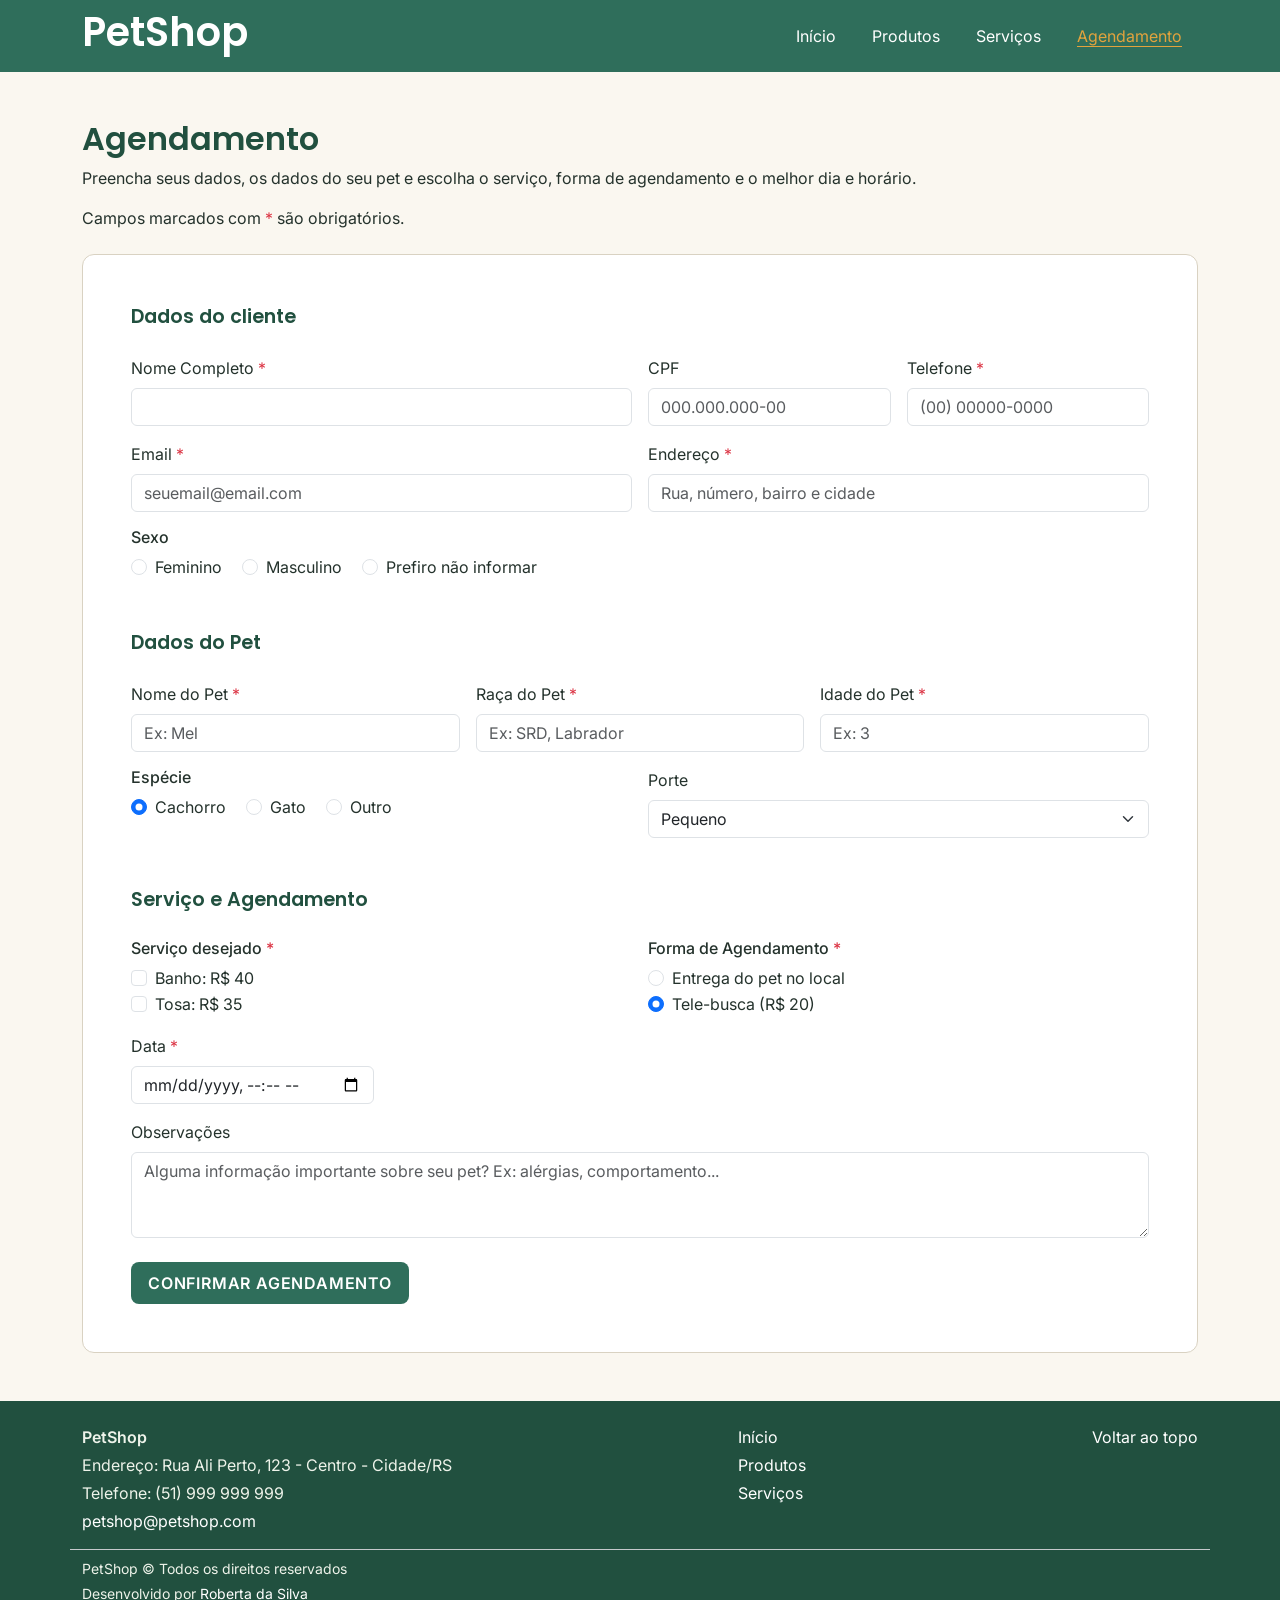
==== agendamento.html @ 8336a365 "Adiciona formulário de agendamento" ====
<!DOCTYPE html>
<html lang="pt-br">

<head>
  <meta charset="UTF-8">
  <meta name="viewport" content="width=device-width, initial-scale=1.0">
  <title>Agendamento | PetShop</title>

  <!-- bootstrap -->
  <link href="https://cdn.jsdelivr.net/npm/bootstrap@5.3.3/dist/css/bootstrap.min.css" rel="stylesheet">
  <!-- fontes -->
  <link rel="preconnect" href="https://fonts.googleapis.com">
  <link rel="preconnect" href="https://fonts.gstatic.com" crossorigin>
  <link href="https://fonts.googleapis.com/css2?family=Inter:opsz@14..32&family=Poppins:wght@400;600&display=swap" rel="stylesheet">
  <!-- css -->
  <link rel="stylesheet" href="./src/css/style.css">
</head>

<body>
  <a class="link-pular-conteudo" href="#conteudo">Pular para o conteúdo principal</a>

  <header id="header" class="header">
    <!-- nova div para manter o conteudo posicionado -->
    <div class="container d-flex flex-wrap align-items-center justify-content-between gap-3 py-2">

      <h1><a href="./index.html">PetShop</a></h1>

      <nav aria-label="Navegação primária">
        <ul class="nav gap-1">
          <li class="nav-item">
            <a class="nav-link" href="./index.html">Início</a>
          </li>
          <li class="nav-item">
            <a class="nav-link" href="./produtos.html">Produtos</a>
          </li>
          <li class="nav-item">
            <a class="nav-link" href="./servicos.html">Serviços</a>
          </li>
          <li class="nav-item">
            <a class="nav-link" href="./agendamento.html">Agendamento</a>
          </li>
        </ul>
      </nav>
    </div>
  </header>

  <!-- pagina nova para o formulario de agendamento exigido na fase 2 -->
  <main id="conteudo" class="container my-5">
    <section class="mb-4">
      <h2>Agendamento</h2>
      <p>Preencha seus dados, os dados do seu pet e escolha o serviço, forma de agendamento e o melhor dia e horário.</p>
      <p>Campos marcados com <span class="text-danger" aria-hidden="true">*</span><span class="visually-hidden">(obrigatório)</span> são obrigatórios.</p>
    </section>

    <form id="form-agendamento" class="formulario p-4 p-md-5">

      <!-- dados do cliente -->
      <fieldset class="mb-5">
        <legend class="legenda">Dados do cliente</legend>

        <div class="row g-3">

          <div class="col-md-6">
            <label for="nome-cliente" class="form-label">Nome Completo <span class="text-danger">*</span></label>
            <input type="text" class="form-control" id="nome-cliente" name="nome-cliente" maxlength="60" required>
            <div class="invalid-feedback">Informe seu nome completo</div>
          </div>


          <div class="col-md-3">
            <label for="cpf" class="form-label">CPF</label>
            <input type="text" class="form-control" id="cpf" name="cpf" placeholder="000.000.000-00" maxlength="14">
            <div class="invalid-feedback">Informe um CPF válido no formato 000.000.000-00</div>
          </div>


          <div class="col-md-3">
            <label for="telefone" class="form-label">Telefone <span class="text-danger">*</span></label>
            <input type="tel" class="form-control" id="telefone" name="telefone" placeholder="(00) 00000-0000" maxlength="15" required>
            <div class="invalid-feedback">Informe um telefone válido com DDD</div>
          </div>

          <div class="col-md-6">
            <label for="email" class="form-label">Email <span class="text-danger">*</span></label>
            <input type="mail" class="form-control" id="email" name="email" placeholder="seuemail@email.com" maxlength="60" required>
            <div class="invalid-feedback">Informe um email válido</div>
          </div>

          <div class="col-md-6">
            <label for="endereco-cliente" class="form-label">Endereço <span class="text-danger">*</span></label>
            <input type="text" class="form-control" id="endereco-cliente" name="endereco-cliente" maxlength="100" placeholder="Rua, número, bairro e cidade" required>
            <div class="invalid-feedback">Informe seu endereço completo</div>
          </div>

          <div class="col-12">
            <fieldset>
              <legend class="h6 fs-titulo">Sexo</legend>
              <div class="form-check form-check-inline">
                <input class="form-check-input" type="radio" name="sexo" id="sexo-feminino" value="feminino">
                <label class="form-check-label" for="sexo-feminino">Feminino</label>
              </div>

              <div class="form-check form-check-inline">
                <input class="form-check-input" type="radio" name="sexo" id="sexo-masculino" value="masculino">
                <label class="form-check-label" for="sexo-masculino">Masculino</label>
              </div>

              <div class="form-check form-check-inline">
                <input class="form-check-input" type="radio" name="sexo" id="sexo-nao-informar" value="nao-informar">
                <label class="form-check-label" for="sexo-nao-informar">Prefiro não informar</label>
              </div>
            </fieldset>
          </div>
        </div>
      </fieldset>

      <!-- dados do pet -->
      <fieldset class="mb-5">
        <legend class="legenda">Dados do Pet</legend>
        <div class="row g-3">

          <div class="col-md-4">
            <label for="nome-pet" class="form-label">Nome do Pet <span class="text-danger">*</span></label>
            <input type="text" class="form-control" id="nome-pet" name="nome-pet" max="60" placeholder="Ex: Mel" required>
            <div class="invalid-feedback">Informe o nome do pet</div>
          </div>

          <div class="col-md-4">
            <label for="raca-pet" class="form-label">Raça do Pet <span class="text-danger">*</span></label>
            <input type="text" class="form-control" id="raca-pet" name="raca-pet" maxlength="60" placeholder="Ex: SRD, Labrador" required>
            <div class="invalid-feedback">Informe a raça do pet</div>
          </div>

          <div class="col-md-4">
            <label for="idade-pet" class="form-label">Idade do Pet <span class="text-danger">*</span></label>
            <input type="number" class="form-control" id="idade-pet" name="idade-pet" min="0" max="30" placeholder="Ex: 3" required>
            <div class="invalid-feedback">Informe a idade do pet</div>
          </div>

          <div class="col-md-6">
            <fieldset>
              <legend class="h6 fs-titulo">Espécie</legend>

              <div class="form-check form-check-inline">
                <input type="radio" class="form-check-input" name="especie" id="especie-cachorro" checked>
                <label for="especie-cachorro" class="form-check-label">Cachorro</label>
              </div>

              <div class="form-check form-check-inline">
                <input type="radio" class="form-check-input" name="especie" id="especie-gato">
                <label for="especie-gato" class="form-check-label">Gato</label>
              </div>

              <div class="form-check form-check-inline">
                <input type="radio" class="form-check-input" name="especie" id="especie-outro">
                <label for="especie-outro" class="form-check-label">Outro</label>
              </div>
            </fieldset>
          </div>

          <div class="col-md-6">
            <label for="porte-pet" class="form-label">Porte</label>
            <select name="porte-pet" id="porte-pet" class="form-select">
              <option value="pequeno" selected>Pequeno</option>
              <option value="medio">Medio</option>
              <option value="grande">Grande</option>
            </select>
          </div>
        </div>
      </fieldset>

      <!-- servico e agendamento -->
      <fieldset class="mb-4">
        <legend class="legenda">Serviço e Agendamento</legend>

        <div class="row g-3">

          <div class="col-md-6" id="grupo-servicos">
            <fieldset>
              <legend class="h6 fs-titulo">Serviço desejado <span class="text-danger">*</span></legend>
              <div class="form-check">
                <input type="checkbox" name="servico" class="form-check-input" id="servico-banho" value="banho">
                <label for="servico-banho" class="form-check-label">Banho: R$ 40</label>
              </div>

              <div class="form-check">
                <input type="checkbox" name="servico" class="form-check-input" id="servico-tosa" value="tosa">
                <label for="servico-tosa" class="form-check-label">Tosa: R$ 35</label>
              </div>

              <div id="aviso-servico" class="text-danger small" aria-live="polite"></div>
            </fieldset>
          </div>

          <div class="col-md-6">
            <fieldset>
              <legend class="h6 fs-titulo">Forma de Agendamento <span class="text-danger">*</span></legend>

              <div class="form-check">
                <input class="form-check-input" type="radio" name="forma-agendamento" id="agendamento-local" value="local" checked required>
                <label class="form-check-label" for="agendamento-local">Entrega do pet no local</label>
              </div>

              <div class="form-check">
                <input class="form-check-input" type="radio" name="forma-agendamento" id="agendamento-tele-busca" value="tele-busca" checked required>
                <label class="form-check-label" for="agendamento-tele-busca">Tele-busca (R$ 20)</label>
              </div>
            </fieldset>
          </div>

          <div class="col-md-3">
            <label class="form-label" for="data-agendamento">Data <span class="text-danger">*</span></label>
            <input class="form-control" id="data-agendamento" name="data-agendamento" type="datetime-local" min="" required>

            <div id="aviso-data" class="text-danger small" aria-live="polite"></div>
            <div class="invalid-feedback">Escolha uma data válida</div>
          </div>

          <div class="col-12">

            <label for="observacoes" class="form-label">Observações</label>
            <textarea class="form-control" name="observacoes" id="observacoes" rows="3" maxlength="200" placeholder="Alguma informação importante sobre seu pet? Ex: alérgias, comportamento..."></textarea>
          </div>
        </div>
      </fieldset>

      <button type="submit" class="btn btn-petshop btn-lg">Confirmar Agendamento</button>

      <!-- mensagem de sucesso exibida via javascript após o envio do form -->
      <div id="confirmacao-envio" class="alert alert-success mt-4 d-none" role="alert" tabindex="-1"></div>
    </form>
  </main>

  <footer class="footer py-4">
    <div class="container d-flex flex-wrap justify-content-between gap-3">
      <address class="mb-0">
        <p class="mb-1 fw-semibold">PetShop</p>
        <p class="mb-1">Endereço: Rua Ali Perto, 123 - Centro - Cidade/RS</p>
        <p class="mb-1">Telefone: (51) 999 999 999</p>
        <a href="mailto:petshop@petshop.com">
          petshop@petshop.com
        </a>
      </address>

      <nav aria-label="Links do rodapé">
        <ul class="nav flex-column gap-1">
          <li>
            <a href="./index.html">Início</a>
          </li>
          <li>
            <a href="./produtos.html">Produtos</a>
          </li>
          <li>
            <a href="./servicos.html">Serviços</a>
          </li>
        </ul>
      </nav>

      <a href="#header">Voltar ao topo</a>
    </div>

    <!-- nova div para manter o conteudo posicionado -->
    <div class="container mt-3 border-top border-secondary-subtle">
      <p class="mb-1 pt-2 small">PetShop © Todos os direitos reservados</p>
      <p class="mb-1 small">Desenvolvido por <a href="https://github.com/roberta-silva">Roberta da Silva</a></p>
    </div>
  </footer>

  <!-- js bootstrap: para o carrossel funcionar -->
  <script src="https://cdn.jsdelivr.net/npm/bootstrap@5.3.3/dist/js/bootstrap.bundle.min.js"></script>
  <script src="./src/js/script.js"></script>
  <script src="./src/js/formulario.js"></script>
</body>


</html>
---- src/css/style.css ----
:root {
  --cor-primaria: #2f6e5b;
  --cor-primaria-escura: #21503f;
  --cor-destaque: #e2a33d;
  --cor-destaque-escura: #c4841f;
  --cor-fundo: #faf7f0;
  --cor-fundo-alt: #eef3ea;
  --cor-texto: #24322c;
  --cor-texto-suave: #55635c;
  --cor-borda: #d9d2c2;

  --fonte-titulo: 'Poppins', sans-serif;
  --fonte-corpo: 'Inter', sans-serif;
}

body {
  font-family: var(--fonte-corpo);
  color: var(--cor-texto);
  background-color: var(--cor-fundo);
}
h1,
h2,
h3,
h4 {
  font-family: var(--fonte-titulo);
  font-weight: 600;
  color: var(--cor-primaria-escura);
}

a {
  color: var(--cor-primaria);
  text-decoration: none;
}

a:hover {
  color: var(--cor-primaria-escura);
}
img {
  max-width: 100%;
}

/* Link Pular para o conteúdo */
.link-pular-conteudo {
  position: absolute;
  left: -999px;
  top: 0;
  z-index: 2000;
  padding: 0.75rem 1.25rem;
  background-color: var(--cor-primaria-escura);
  color: #fff;
  border-radius: 0 0 0.5rem 0;
}
.link-pular-conteudo:focus {
  left: 0;
}

/* header */
.header {
  background-color: var(--cor-primaria);
}
.header a {
  color: #fff;
}
.header .nav-link:hover,
.header .nav-link:focus {
  color: var(--cor-destaque);
}

.header .nav-link.active {
  color: var(--cor-destaque);
  text-decoration: underline;
  text-underline-offset: 4px;
}

/* carrossel */
.carousel-petshop .carousel-item img {
  height: 360px;
  object-fit: cover;
  filter: brightness(0.75);
}
.carousel-petshop .carousel-caption h3 {
  color: #fff;
}

/*conheca nossos produtos */
.item-produto {
  border: 1px solid var(--cor-borda);
  background-color: #fff;
  border-radius: 0.5rem;
  transition:
    transform 0.15s ease,
    box-shadow 0.15s ease;
}
.item-produto:hover,
.item-produto:focus-within {
  transform: translateY(-4px);
  box-shadow: 0 0.75rem 1.25rem rgba(0, 0, 0, 0.1);
}

/* pagina produtos */
.categorias-produtos {
  padding: 6px 12px;
  border: 1px solid var(--cor-borda);
  border-radius: 4px;
}
.categorias-produtos:hover {
  color: var(--cor-destaque-escura);
}
.produtos-item {
  border: 1px solid var(--cor-borda);
  border-radius: 0.5rem;
  transition:
    transform 0.15s ease,
    box-shadow 0.15s ease;
}
.produtos-item:hover,
.produtos-item:focus-within {
  transform: translateY(-4px);
  box-shadow: 0 0.75rem 1.25rem rgba(0, 0, 0, 0.1);
}
.produtos-item img,
.produtos-item p {
  max-width: 360px;
}
.preco {
  color: var(--cor-primaria);
}

/* formulario agendamento */
.formulario {
  background-color: #fff;
  border: 1px solid var(--cor-borda);
  border-radius: 0.75rem;
}

.legenda {
  font-family: var(--fonte-titulo);
  color: var(--cor-primaria-escura);
  font-weight: 600;
  font-size: 1.2rem;
}

.resumo-agendamento {
  background-color: var(--cor-fundo-alt);
  border: 1px dashed var(--cor-primaria);
  border-radius: 0.5rem;
}
.is-invalid-custom {
  border: 1px solid #b02a2a;
  border-radius: 0.5rem;
  padding: 0.5rem;
}

.btn-petshop {
  background-color: var(--cor-primaria);
  color: #fff;
  font-size: 1rem;
  font-weight: 600;
  text-transform: uppercase;
  letter-spacing: 0.05em;
}

.btn-petshop:hover,
.btn-petshop :focus {
  background-color: var(--cor-primaria-escura);
  color: #fff;
}

/* footer */
.footer {
  background-color: var(--cor-primaria-escura);
  color: var(--cor-fundo-alt);
}

.footer a {
  color: #fff;
}

.footer a:hover {
  color: var(--cor-destaque);
}
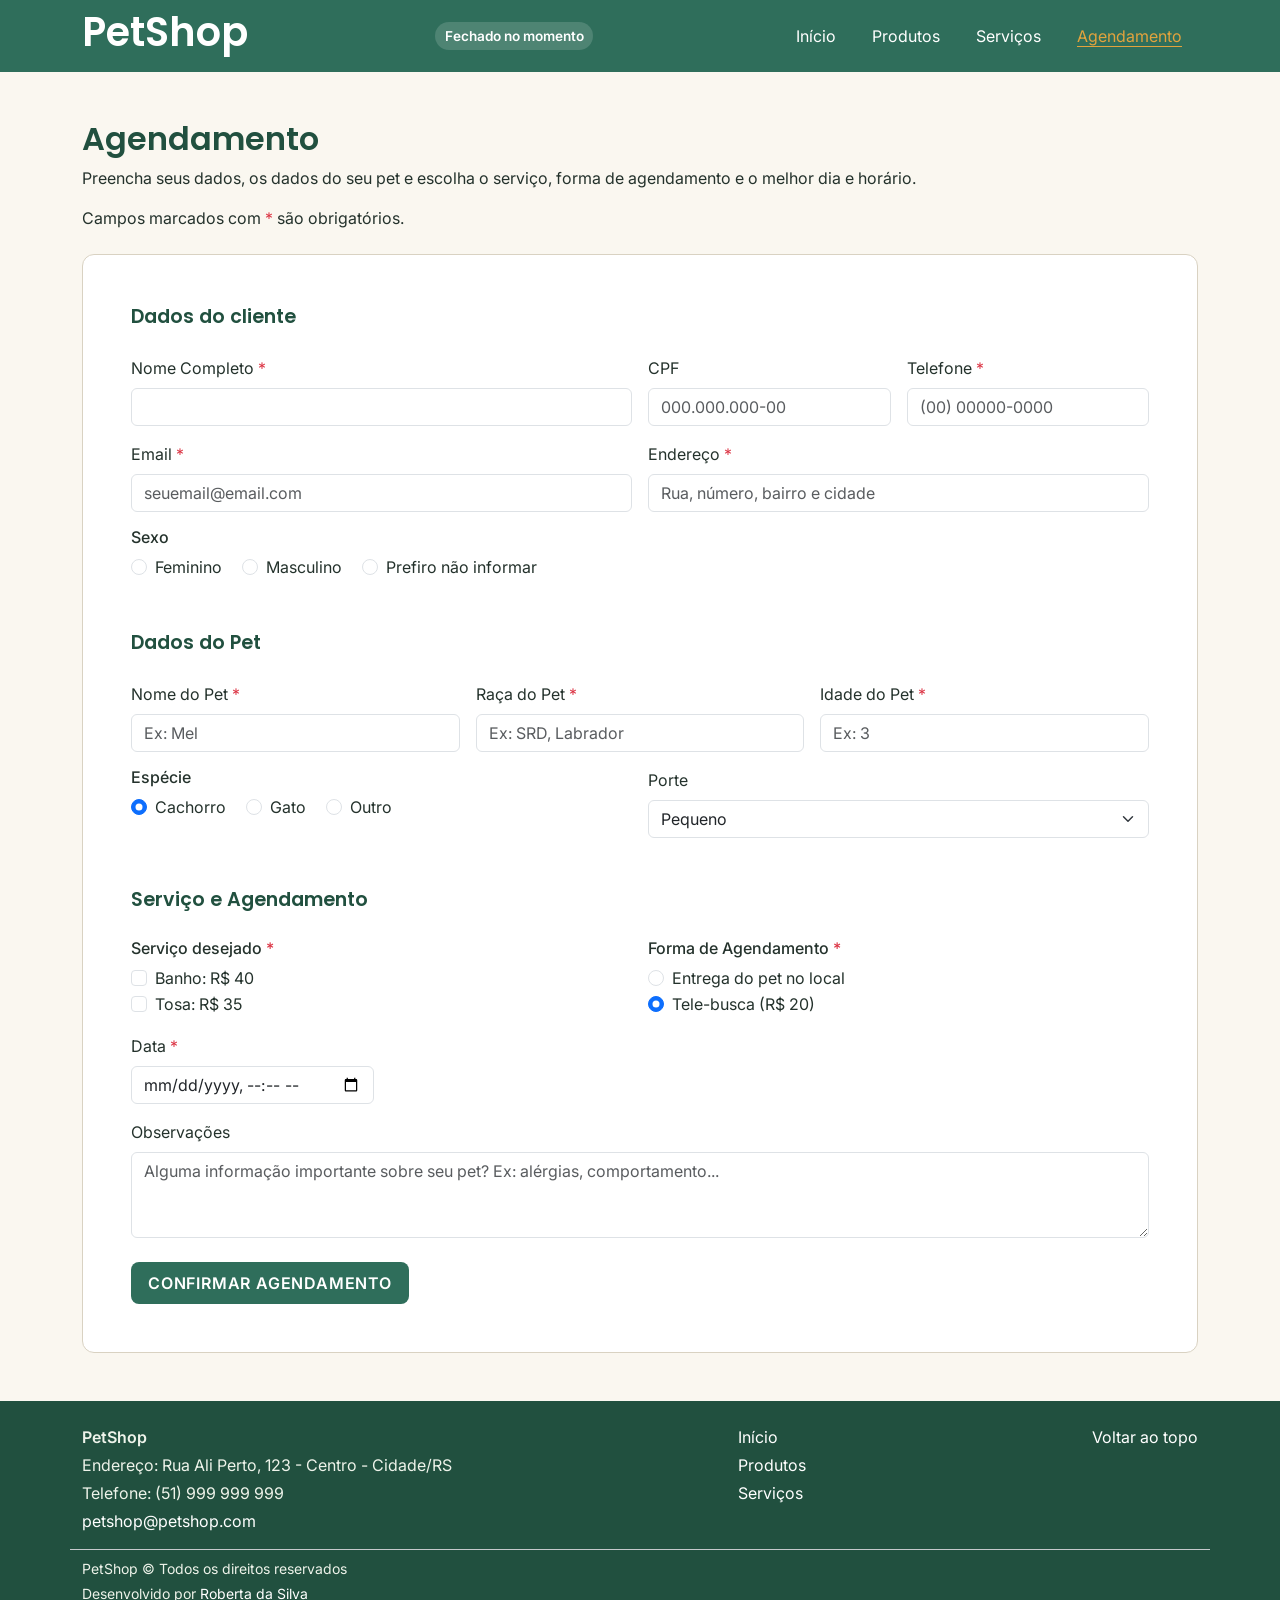
==== commit dd198eb3: "Adiciona tag com status de aberto/fechado, conforme horario de funcionamento" ====
--- a/agendamento.html
+++ b/agendamento.html
@@ -24,6 +24,10 @@
     <div class="container d-flex flex-wrap align-items-center justify-content-between gap-3 py-2">
 
       <h1><a href="./index.html">PetShop</a></h1>
+
+      <span id="status-funcionamento" class="status-funcionamento" role="status">
+        Verificando horário...
+      </span>
 
       <nav aria-label="Navegação primária">
         <ul class="nav gap-1">
--- a/src/css/style.css
+++ b/src/css/style.css
@@ -166,6 +166,16 @@
   color: #fff;
 }
 
+/* status */
+.status-funcionamento {
+   font-size: 0.85rem;
+  font-weight: 600;
+  padding: 0.25rem 0.6rem;
+  border-radius: 999px;
+  background-color: rgba(255, 255, 255, 0.15);
+  color: #fff;
+}
+
 /* footer */
 .footer {
   background-color: var(--cor-primaria-escura);
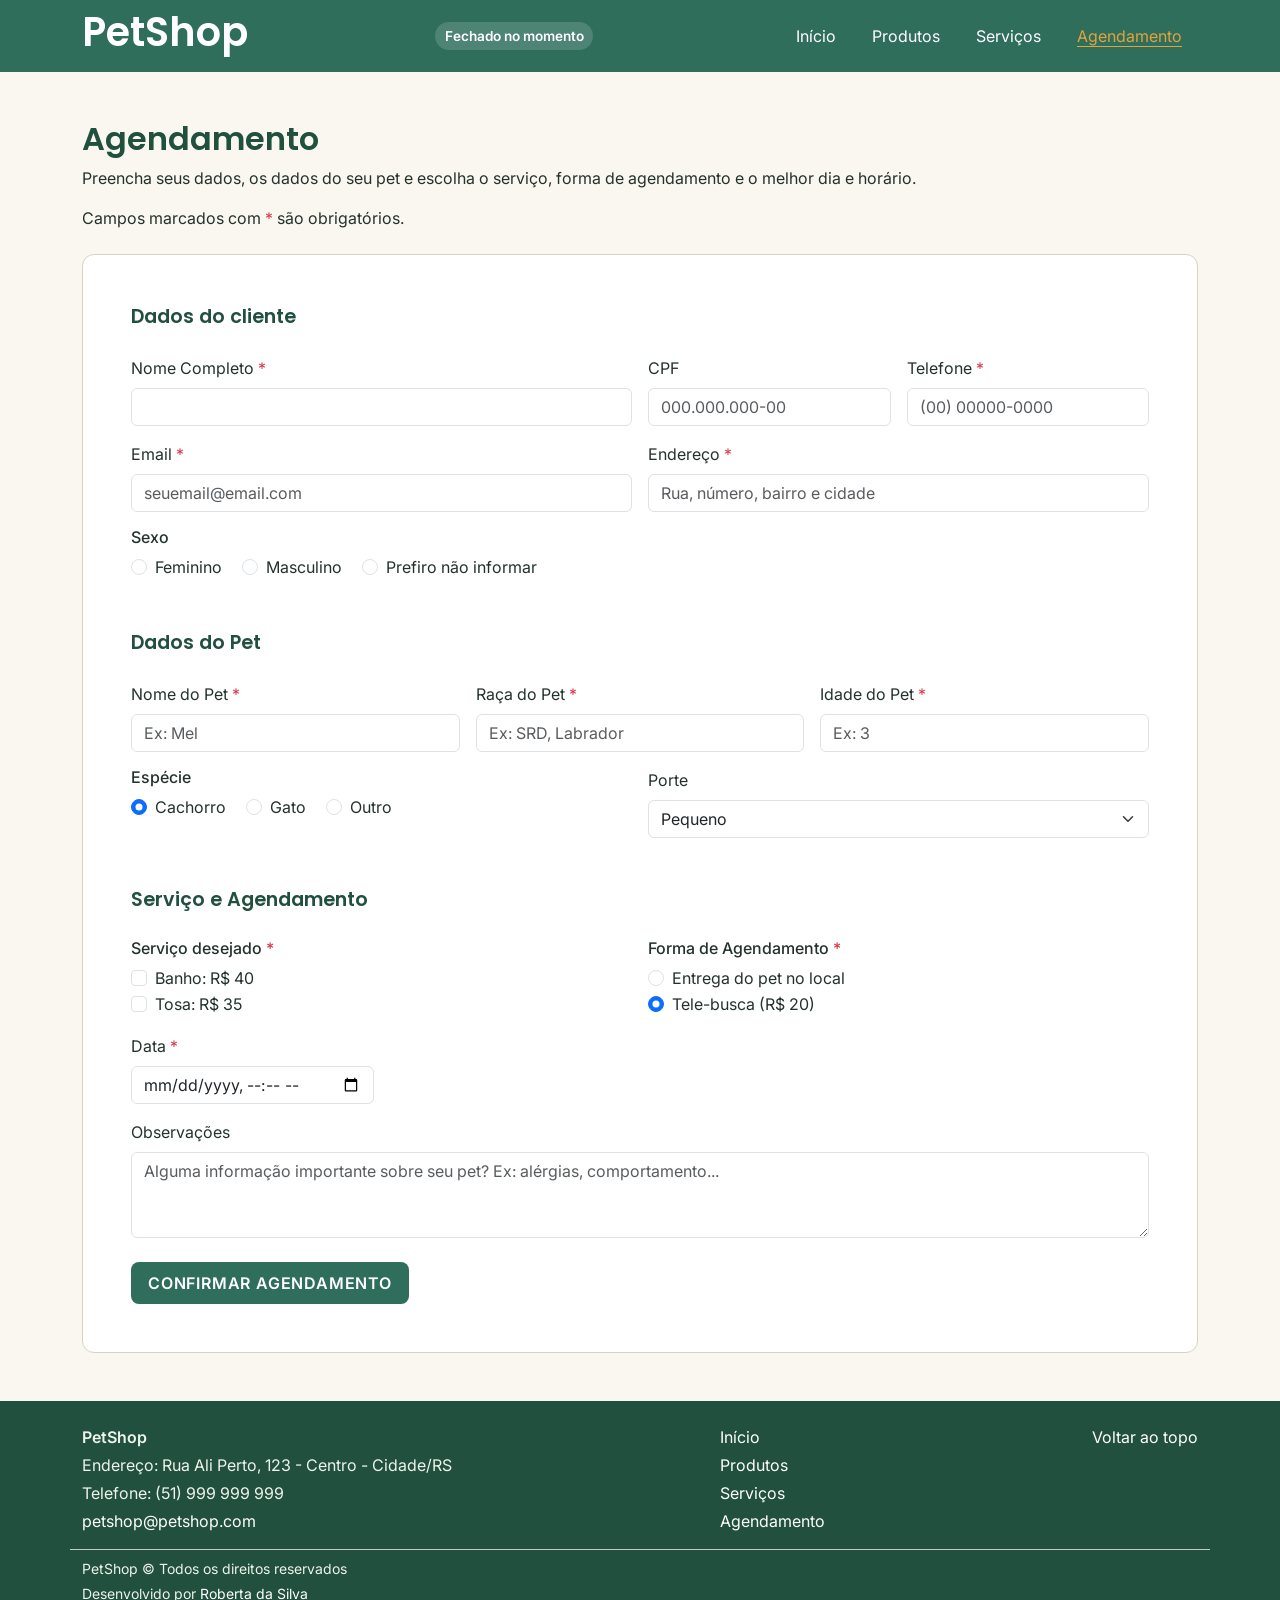
==== commit 65623cdd: "Adiciona link para pagina de agendamento no footer" ====
--- a/agendamento.html
+++ b/agendamento.html
@@ -257,6 +257,9 @@
           <li>
             <a href="./servicos.html">Serviços</a>
           </li>
+          <li>
+            <a href="./agendamento.html">Agendamento</a>
+          </li>
         </ul>
       </nav>
 
